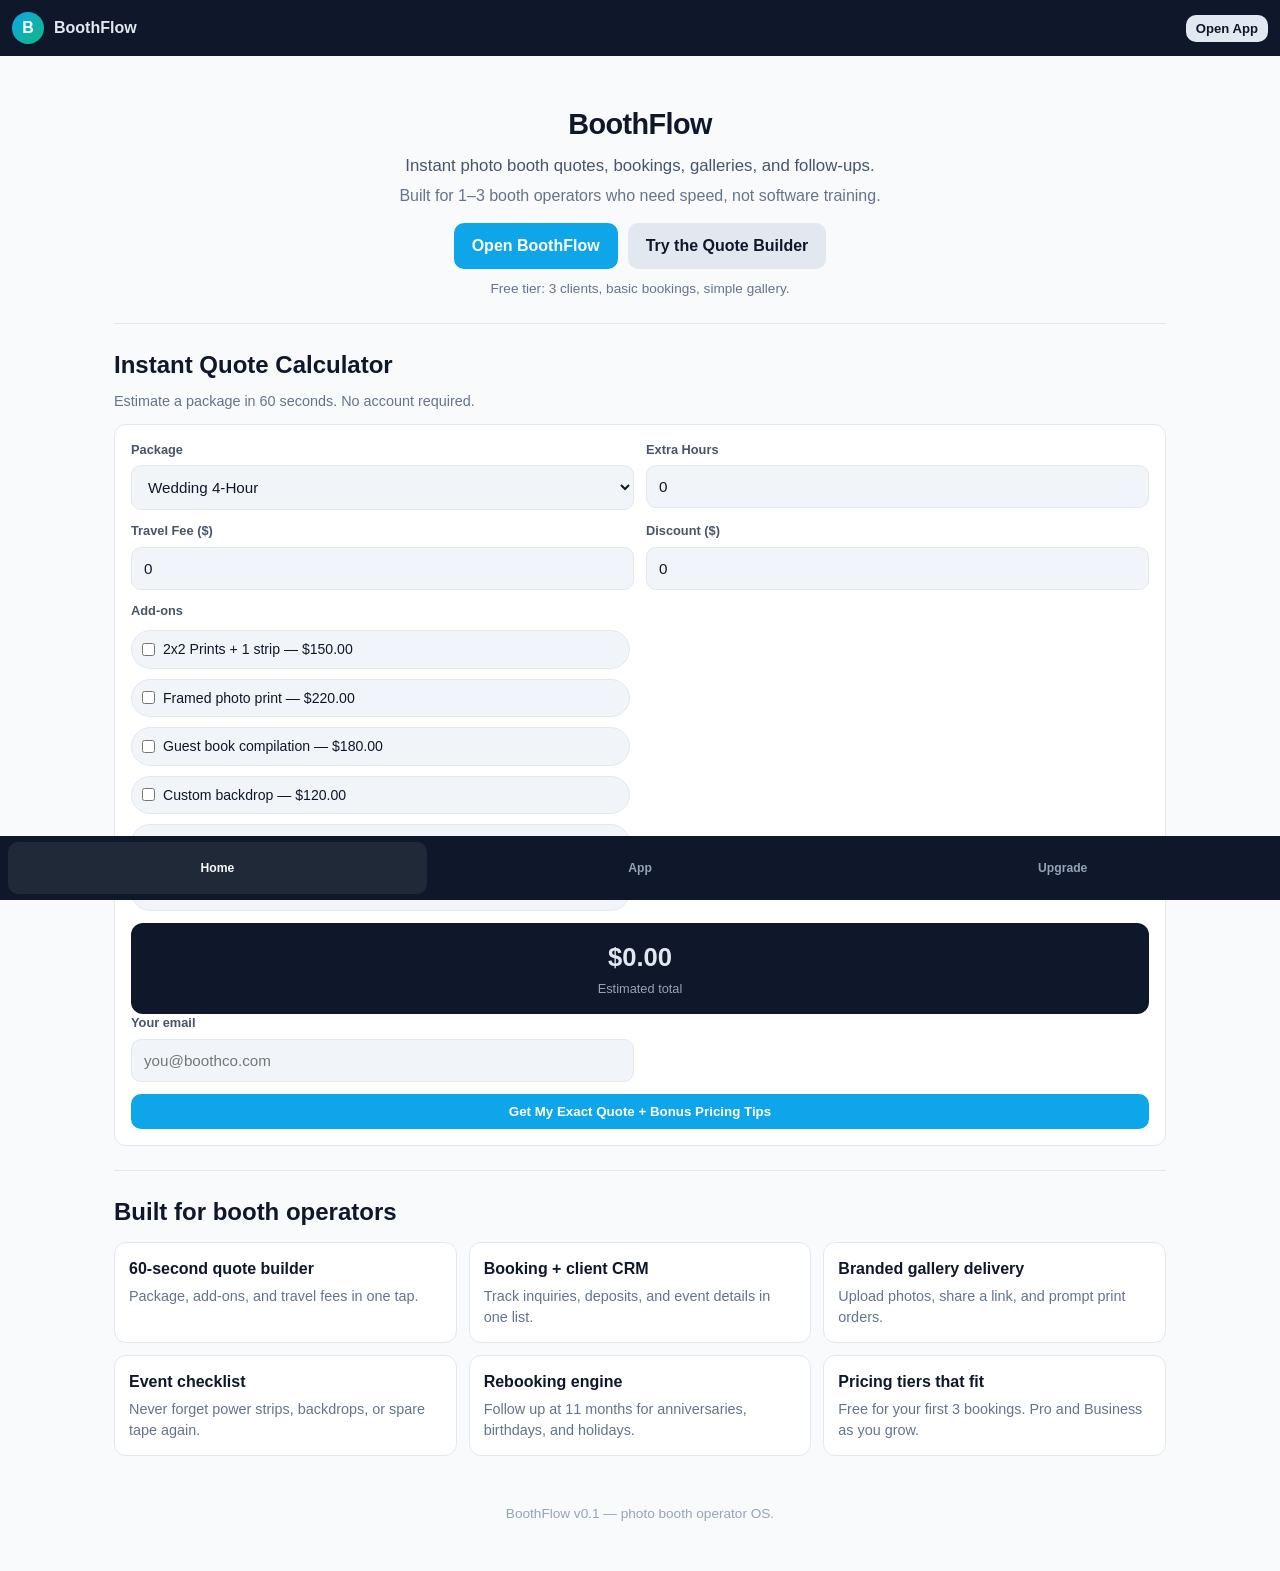
==== index.html @ 67024720 "Restore BoothFlow PWA source from Obsidian vault; wire TEST Stripe checkouts (Pro 9, Business 9)" ====
<!DOCTYPE html>
<html lang="en">
<head>
  <meta charset="UTF-8">
  <meta name="viewport" content="width=device-width, initial-scale=1.0, maximum-scale=5.0">
  <meta name="theme-color" content="#0f172a">
  <meta name="apple-mobile-web-app-capable" content="yes">
  <meta name="apple-mobile-web-app-status-bar-style" content="black-translucent">
  <meta name="description" content="BoothFlow — instant quotes, bookings, galleries, and follow-ups for photo booth rental operators.">
  <title>BoothFlow — Photo Booth Operator OS</title>
  <link rel="manifest" href="manifest.json">
  <link rel="apple-touch-icon" href="icons/icon.svg">
  <link rel="stylesheet" href="css/styles.css">
</head>
<body>
  <header id="app-header">
    <div class="logo">
      <span class="logo-icon">B</span>
      <span>BoothFlow</span>
    </div>
    <div id="app-nav-wrap"></div>
  </header>
  <div id="toast-container"></div>
  <main id="app-main"></main>
  <nav class="bottom-nav" id="app-bottom-nav">
    <button class="nav-item active" onclick="App.navigateTo('landing')">Home</button>
    <button class="nav-item" onclick="App.navigateTo('app')">App</button>
    <button class="nav-item" onclick="App.navigateTo('upgrade')">Upgrade</button>
  </nav>

  <script src="js/utils.js"></script>
  <script src="js/state.js"></script>
  <script src="js/licensing.js"></script>
  <script src="js/ui.js"></script>
  <script src="js/app.js"></script>
  <script>
    if ('serviceWorker' in navigator) {
      window.addEventListener('load', function() {
        navigator.serviceWorker.register('sw.js').catch(function() {});
      });
    }
    window.addEventListener('DOMContentLoaded', function() { App.init(); });
  </script>
</body>
</html>
---- css/styles.css ----
/* BoothFlow — mobile-first CSS */
:root {
  --bg: #f8fafc;
  --panel: #ffffff;
  --muted: #64748b;
  --text: #0f172a;
  --border: #e2e8f0;
  --accent: #0ea5e9;
  --accent-2: #10b981;
  --danger: #ef4444;
  --warning: #f59e0b;
  --radius: 12px;
  --header-h: 56px;
  --nav-h: 64px;
}

* { box-sizing: border-box; margin: 0; padding: 0; }
html, body { height: 100%; }
body {
  font-family: -apple-system, BlinkMacSystemFont, "Segoe UI", Roboto, "Helvetica Neue", Arial, sans-serif;
  background: var(--bg);
  color: var(--text);
  line-height: 1.45;
  padding-top: var(--header-h);
  padding-bottom: var(--nav-h);
}

#app-header {
  position: fixed; top: 0; left: 0; right: 0; height: var(--header-h);
  background: #0f172a; color: #e2e8f0; z-index: 100;
  display: flex; align-items: center; justify-content: space-between; padding: 0 12px;
}
.logo { display: flex; align-items: center; gap: 10px; font-weight: 700; font-size: 1rem; }
.logo-icon {
  width: 32px; height: 32px; border-radius: 50%; background: linear-gradient(135deg, #0ea5e9, #10b981);
  display: inline-flex; align-items: center; justify-content: center; color: #fff; font-weight: 800;
}
#app-nav-wrap { display: flex; align-items: center; gap: 8px; }
.top-bar { display: flex; align-items: center; gap: 8px; }
.tier-badge {
  background: #0f172a; color: #e2e8f0; padding: 6px 10px; border-radius: 999px; font-size: 0.78rem; font-weight: 600;
}
.tier-free { background: #e2e8f0; color: #0f172a; }
.tier-pro { background: #0ea5e9; color: #fff; }
.tier-business { background: #10b981; color: #fff; }

#app-main { padding: 16px; max-width: 1100px; margin: 0 auto; }
.bottom-nav {
  position: fixed; bottom: 0; left: 0; right: 0; height: var(--nav-h);
  background: #0f172a; color: #e2e8f0; display: flex; gap: 4px; padding: 6px 8px; z-index: 100;
}
.nav-item {
  flex: 1; background: transparent; border: none; color: #94a3b8; font-weight: 600; font-size: 0.76rem; padding: 8px 4px; border-radius: 10px;
}
.nav-item.active { background: #1f2937; color: #f8fafc; }

.page { padding-bottom: 8px; }
.page-header {
  display: flex; align-items: center; justify-content: space-between; gap: 8px; margin-bottom: 12px;
}
.page-header h2 { font-size: 1.15rem; }
.page-actions { display: flex; gap: 8px; }

.card {
  background: var(--panel); border: 1px solid var(--border); border-radius: var(--radius); padding: 16px; margin-bottom: 12px;
}
.card-title { font-weight: 700; margin-bottom: 8px; }
.muted { color: var(--muted); font-size: 0.9rem; }

.feature-grid { display: grid; grid-template-columns: repeat(auto-fit, minmax(220px, 1fr)); gap: 12px; margin-top: 12px; }
.feature-card { background: var(--panel); border: 1px solid var(--border); border-radius: var(--radius); padding: 14px; }
.feature-title { font-weight: 700; margin-bottom: 6px; }
.feature-card p { color: var(--muted); font-size: 0.9rem; }

.section { padding: 24px 0; border-top: 1px solid var(--border); }
.section h2 { margin-bottom: 8px; }

.hero { text-align: center; padding: 24px 0; }
.hero h1 { font-size: 1.8rem; letter-spacing: -0.02em; }
.lead { color: #475569; font-size: 1.05rem; margin-top: 8px; }
.sub { color: #64748b; margin-top: 6px; }
.hero-actions { display: flex; gap: 10px; justify-content: center; flex-wrap: wrap; margin-top: 16px; }
.hint { color: #64748b; font-size: 0.85rem; margin-top: 10px; }

.calculator { background: var(--panel); border: 1px solid var(--border); border-radius: var(--radius); padding: 16px; margin-top: 12px; }
.form-row { display: grid; grid-template-columns: 1fr; gap: 12px; margin-bottom: 12px; }
@media (min-width: 640px) { .form-row { grid-template-columns: 1fr 1fr; } }
.form-group { display: flex; flex-direction: column; gap: 6px; }
.form-label { font-size: 0.8rem; color: #475569; font-weight: 600; }
.form-input, .form-select, textarea {
  width: 100%; padding: 12px; border: 1px solid var(--border); border-radius: 10px; background: #f1f5f9; color: var(--text); font-size: 0.95rem;
}
input[type="checkbox"] { width: auto; }
.chip {
  display: inline-flex; align-items: center; gap: 8px; padding: 8px 10px; border: 1px solid var(--border); border-radius: 999px; background: #f1f5f9;
  font-size: 0.88rem; margin: 4px 4px 0 0; cursor: pointer;
}
.calc-result { background: #0f172a; color: #e2e8f0; border-radius: var(--radius); padding: 16px; text-align: center; margin-top: 12px; }
.calc-total { font-size: 1.6rem; font-weight: 800; }
.calc-label { font-size: 0.8rem; color: #94a3b8; margin-top: 4px; }

.btn {
  display: inline-flex; align-items: center; justify-content: center; gap: 6px; padding: 10px 14px; border-radius: 10px; border: none; font-weight: 600; cursor: pointer;
}
.btn-sm { padding: 6px 10px; font-size: 0.82rem; }
.btn-lg { padding: 14px 18px; font-size: 1rem; }
.btn-primary { background: #0ea5e9; color: #fff; }
.btn-secondary { background: #e2e8f0; color: #0f172a; }
.btn-success { background: #10b981; color: #fff; }
.btn-danger { background: #ef4444; color: #fff; }
.btn-block { width: 100%; }

.item-row {
  display: flex; align-items: center; justify-content: space-between; gap: 10px; background: var(--panel); border: 1px solid var(--border); border-radius: var(--radius); padding: 12px; margin-bottom: 10px; cursor: pointer;
}
.item-row-title { font-weight: 700; }
.item-row-sub { color: var(--muted); font-size: 0.82rem; margin-top: 2px; }
.badge {
  padding: 4px 8px; border-radius: 999px; font-size: 0.72rem; font-weight: 700; text-transform: uppercase; background: #e2e8f0; color: #0f172a; white-space: nowrap;
}
.badge-booked { background: #10b981; color: #fff; }
.badge-draft { background: #e2e8f0; color: #0f172a; }
.badge-inquiry { background: #f59e0b; color: #0f172a; }
.badge-completed { background: #0ea5e9; color: #fff; }
.badge-canceled { background: #ef4444; color: #fff; }

.empty { text-align: center; padding: 40px 16px; color: var(--muted); }
.empty-icon { font-size: 2.2rem; margin-bottom: 10px; }

.public-quote { padding: 4px 0; }
.quote-meta { color: var(--muted); margin-bottom: 12px; }
.quote-lines { border-top: 1px solid var(--border); padding-top: 10px; }
.quote-line { display: flex; justify-content: space-between; padding: 8px 0; font-size: 0.95rem; }
.quote-total { font-weight: 800; border-top: 1px solid var(--border); margin-top: 6px; padding-top: 10px; }

.plan-grid { display: grid; grid-template-columns: repeat(auto-fit, minmax(220px, 1fr)); gap: 12px; margin-top: 12px; }
.plan-card { background: var(--panel); border: 1px solid var(--border); border-radius: var(--radius); padding: 14px; }
.plan-current { border-color: #0ea5e9; }
.plan-name { font-weight: 800; font-size: 1rem; }
.plan-price { color: #475569; margin-top: 4px; }
.plan-features { list-style: none; margin: 10px 0; padding: 0; }
.plan-features li { padding: 4px 0; font-size: 0.88rem; color: #334155; }

.modal-overlay {
  position: fixed; inset: 0; background: rgba(15,23,42,0.55); z-index: 300; display: flex; align-items: flex-end; justify-content: center; padding: 12px;
}
@media (min-width: 720px) { .modal-overlay { align-items: center; } }
.modal {
  background: #fff; color: var(--text); width: 100%; max-width: 520px; max-height: 88vh; overflow: auto; border-radius: 16px;
}
.modal-header { display: flex; align-items: center; justify-content: space-between; padding: 14px 16px; border-bottom: 1px solid var(--border); }
.modal-title { font-weight: 700; }
.modal-close { background: transparent; border: none; font-size: 1.1rem; cursor: pointer; color: #64748b; }
.modal-body { padding: 14px 16px; }
.modal-footer { display: flex; gap: 8px; padding: 12px 16px; border-top: 1px solid var(--border); }
.checklist-items { display: flex; flex-direction: column; gap: 10px; }

#toast-container {
  position: fixed; top: calc(var(--header-h) + 10px); right: 12px; z-index: 400; display: flex; flex-direction: column; gap: 8px; pointer-events: none;
}
.toast {
  background: #0f172a; color: #e2e8f0; padding: 10px 14px; border-radius: 10px; font-size: 0.88rem; max-width: 320px; box-shadow: 0 8px 20px rgba(15,23,42,0.18);
}
.toast.success { background: #10b981; color: #fff; }
.toast.error { background: #ef4444; color: #fff; }
.toast.warning { background: #f59e0b; color: #000; }
.toast.info { background: #0ea5e9; color: #fff; }

.footer { text-align: center; padding: 24px 0; color: #94a3b8; font-size: 0.85rem; }
.top-actions { display: flex; gap: 8px; }

@media (min-width: 900px) {
  #app-main { padding: 24px; }
  .feature-grid { grid-template-columns: repeat(3, 1fr); }
}
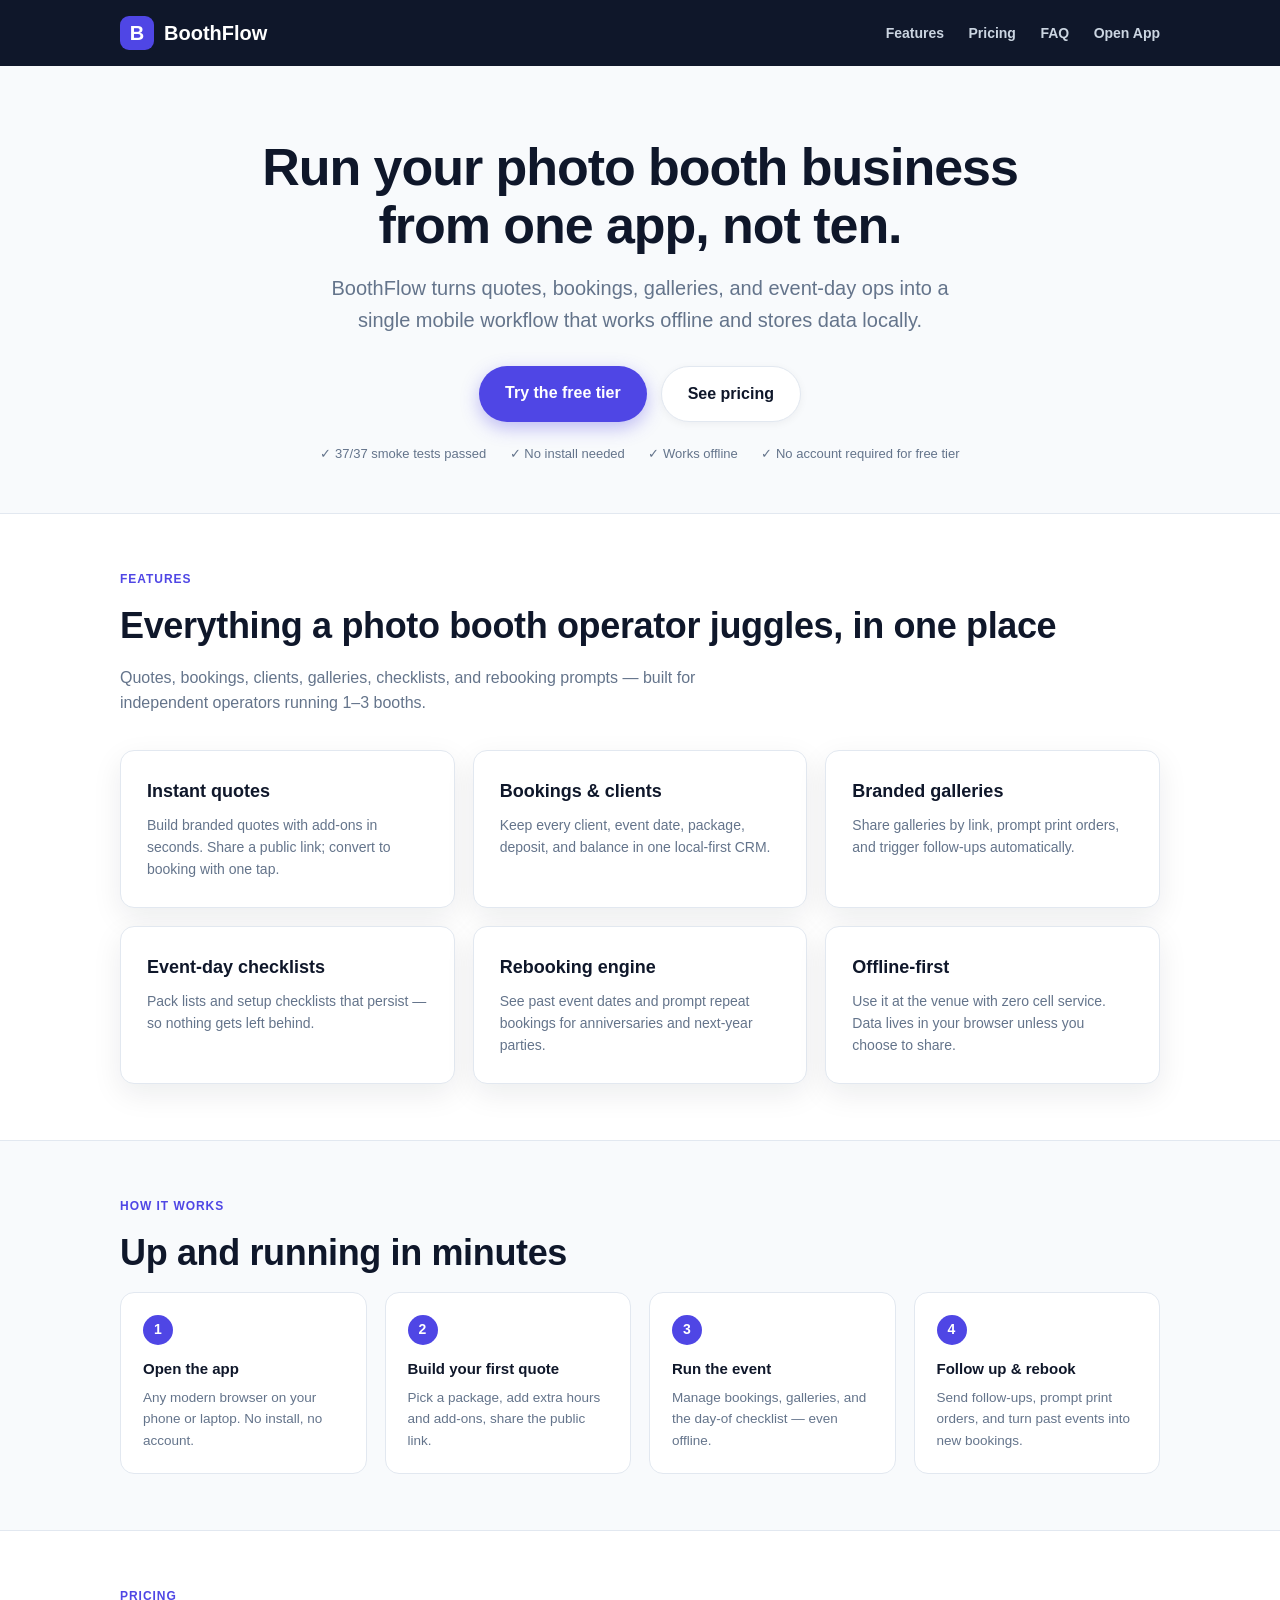
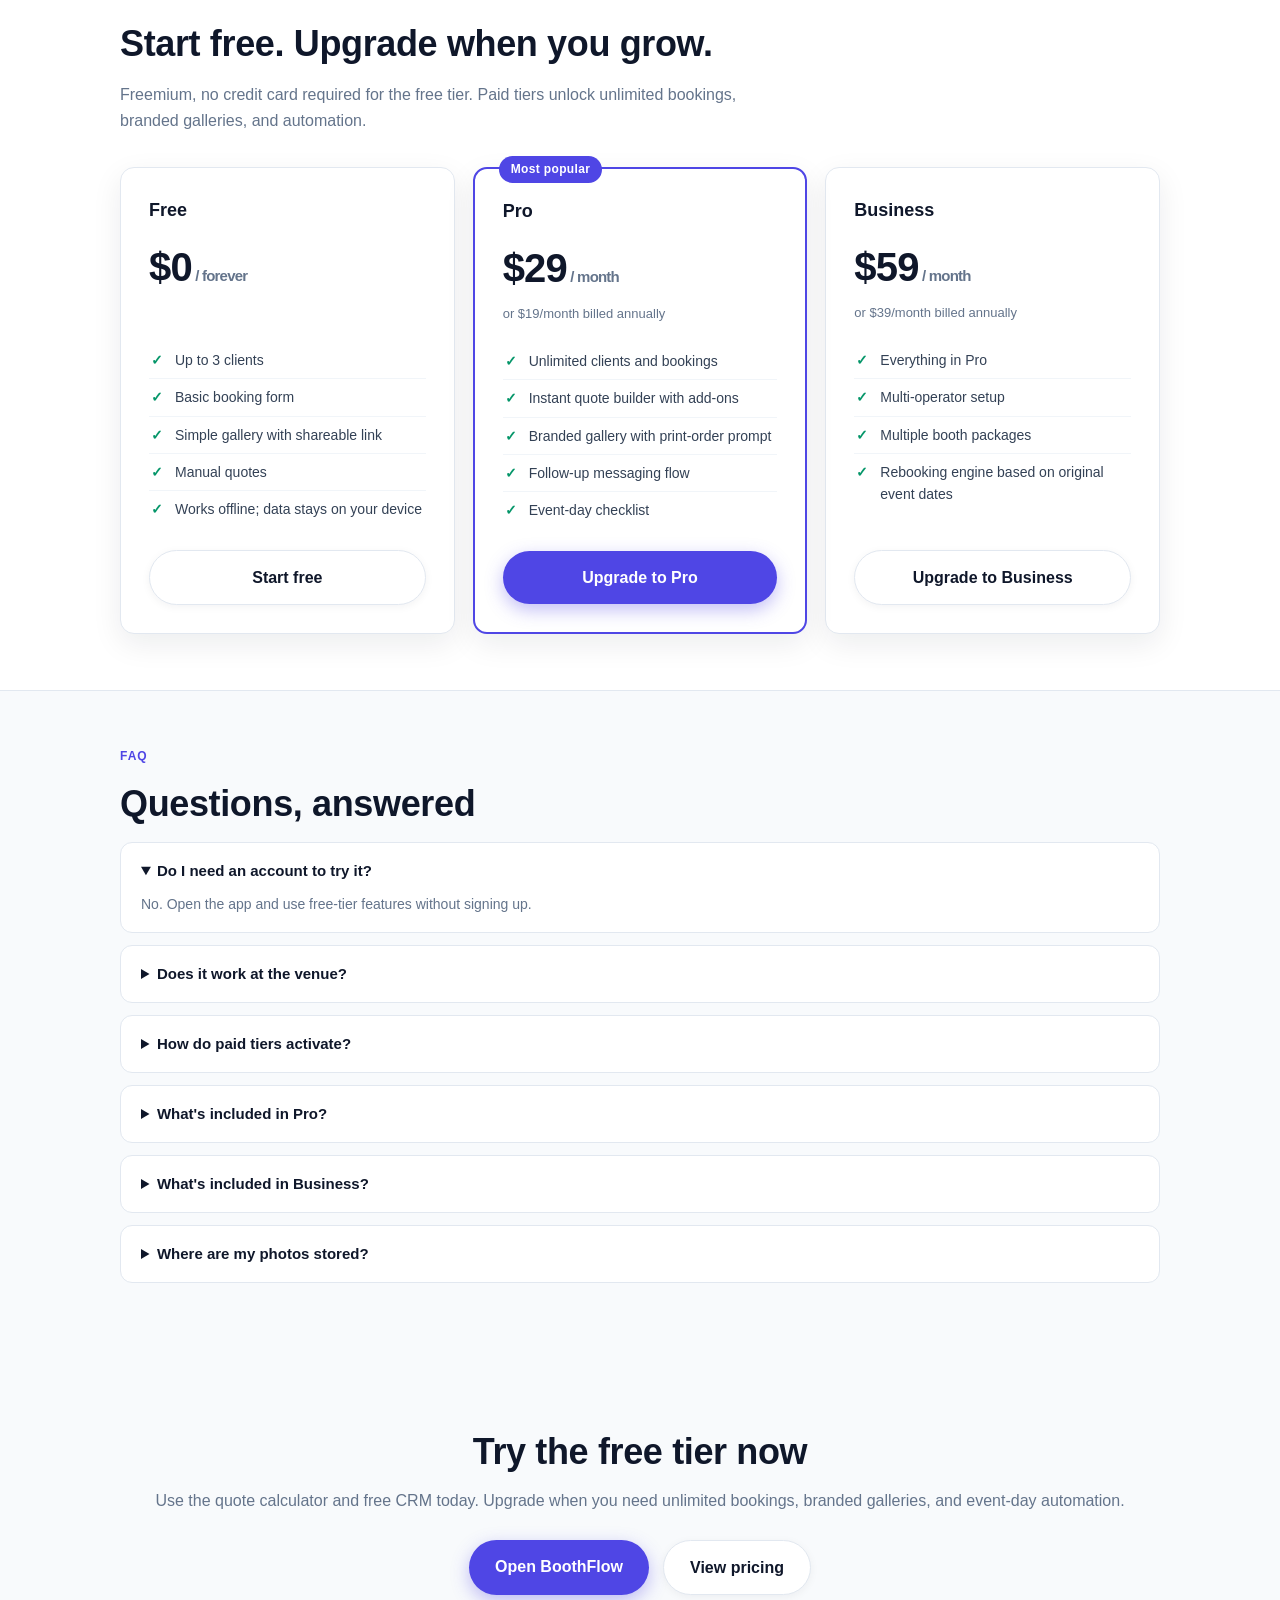
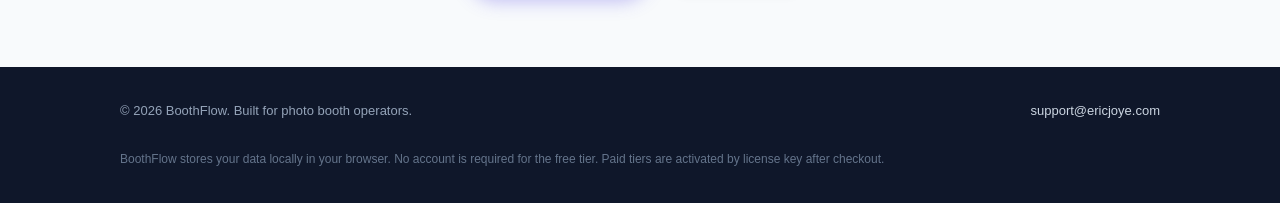
==== commit 6ea739cd: "deploy sales page for boothflow" ====
--- a/index.html
+++ b/index.html
@@ -2,44 +2,241 @@
 <html lang="en">
 <head>
   <meta charset="UTF-8">
-  <meta name="viewport" content="width=device-width, initial-scale=1.0, maximum-scale=5.0">
-  <meta name="theme-color" content="#0f172a">
-  <meta name="apple-mobile-web-app-capable" content="yes">
-  <meta name="apple-mobile-web-app-status-bar-style" content="black-translucent">
-  <meta name="description" content="BoothFlow — instant quotes, bookings, galleries, and follow-ups for photo booth rental operators.">
-  <title>BoothFlow — Photo Booth Operator OS</title>
-  <link rel="manifest" href="manifest.json">
-  <link rel="apple-touch-icon" href="icons/icon.svg">
-  <link rel="stylesheet" href="css/styles.css">
+  <meta name="viewport" content="width=device-width, initial-scale=1.0">
+  <meta name="description" content="BoothFlow — instant quotes, bookings, galleries, and follow-ups for photo booth rental operators. Free to start, works offline, no install needed.">
+  <title>BoothFlow — Run your photo booth business from one app, not ten.</title>
+  <meta property="og:title" content="BoothFlow — Photo Booth Operator OS">
+  <meta property="og:description" content="Instant quotes, bookings, branded galleries, follow-ups, and event-day checklists — all in one offline-first PWA for photo booth rental operators.">
+  <link rel="icon" href="icons/icon.svg" type="image/svg+xml">
+  <script defer src="https://static.vercel.com/analytics/script.js"></script>
+  <style>
+    :root {
+      --ink: #0f172a;
+      --ink-soft: #334155;
+      --muted: #64748b;
+      --bg: #f8fafc;
+      --card: #ffffff;
+      --line: #e2e8f0;
+      --brand: #4f46e5;
+      --brand-dark: #4338ca;
+      --accent: #f59e0b;
+      --green: #059669;
+      --radius: 14px;
+      --shadow: 0 10px 30px rgba(15, 23, 42, 0.08);
+    }
+    * { margin: 0; padding: 0; box-sizing: border-box; }
+    body { font-family: -apple-system, BlinkMacSystemFont, "Segoe UI", Roboto, Helvetica, Arial, sans-serif; background: var(--bg); color: var(--ink); line-height: 1.6; }
+    .wrap { max-width: 1080px; margin: 0 auto; padding: 0 20px; }
+    header.site { background: var(--ink); color: #fff; padding: 16px 0; }
+    header.site .wrap { display: flex; align-items: center; justify-content: space-between; gap: 16px; }
+    .logo { display: flex; align-items: center; gap: 10px; font-weight: 800; font-size: 20px; }
+    .logo-icon { width: 34px; height: 34px; border-radius: 9px; background: var(--brand); color: #fff; display: inline-flex; align-items: center; justify-content: center; font-weight: 900; }
+    nav a { color: #cbd5e1; text-decoration: none; margin-left: 20px; font-size: 14px; font-weight: 600; }
+    nav a:hover { color: #fff; }
+    .hero { text-align: center; padding: 72px 20px 48px; }
+    .hero h1 { font-size: clamp(34px, 6vw, 52px); line-height: 1.12; letter-spacing: -0.02em; max-width: 800px; margin: 0 auto 18px; }
+    .hero p.sub { font-size: clamp(16px, 2.4vw, 20px); color: var(--muted); max-width: 640px; margin: 0 auto 30px; }
+    .cta-row { display: flex; gap: 14px; justify-content: center; flex-wrap: wrap; }
+    .btn { display: inline-block; padding: 14px 26px; border-radius: 999px; font-weight: 700; font-size: 16px; text-decoration: none; transition: transform .12s ease, box-shadow .12s ease; }
+    .btn:hover { transform: translateY(-1px); }
+    .btn-primary { background: var(--brand); color: #fff; box-shadow: 0 6px 18px rgba(79, 70, 229, 0.35); }
+    .btn-secondary { background: #fff; color: var(--ink); border: 1px solid var(--line); box-shadow: 0 2px 8px rgba(15,23,42,0.05); }
+    .trust { margin-top: 22px; font-size: 13px; color: var(--muted); }
+    .trust span { display: inline-block; margin: 0 10px; }
+    section { padding: 56px 20px; }
+    section.alt { background: #fff; border-top: 1px solid var(--line); border-bottom: 1px solid var(--line); }
+    .section-label { text-transform: uppercase; letter-spacing: 0.08em; font-size: 12px; font-weight: 800; color: var(--brand); margin-bottom: 8px; }
+    h2 { font-size: clamp(26px, 4vw, 36px); letter-spacing: -0.01em; margin-bottom: 10px; }
+    .lede { color: var(--muted); max-width: 620px; margin-bottom: 34px; }
+    .grid3 { display: grid; grid-template-columns: repeat(auto-fit, minmax(260px, 1fr)); gap: 18px; }
+    .card { background: var(--card); border: 1px solid var(--line); border-radius: var(--radius); padding: 26px; box-shadow: var(--shadow); }
+    .card h3 { font-size: 18px; margin-bottom: 8px; }
+    .card p { color: var(--muted); font-size: 14px; }
+    .how { display: grid; grid-template-columns: repeat(auto-fit, minmax(220px, 1fr)); gap: 18px; }
+    .step { background: var(--card); border: 1px solid var(--line); border-radius: var(--radius); padding: 22px; }
+    .step .n { width: 30px; height: 30px; border-radius: 50%; background: var(--brand); color: #fff; display: inline-flex; align-items: center; justify-content: center; font-weight: 800; font-size: 14px; margin-bottom: 12px; }
+    .step h4 { font-size: 15px; margin-bottom: 6px; }
+    .step p { color: var(--muted); font-size: 13.5px; }
+    .pricing-grid { display: grid; grid-template-columns: repeat(auto-fit, minmax(280px, 1fr)); gap: 18px; align-items: stretch; }
+    .plan { background: var(--card); border: 1px solid var(--line); border-radius: var(--radius); padding: 28px; display: flex; flex-direction: column; box-shadow: var(--shadow); }
+    .plan.featured { border: 2px solid var(--brand); position: relative; }
+    .plan.featured .badge { position: absolute; top: -13px; left: 24px; background: var(--brand); color: #fff; font-size: 12px; font-weight: 800; padding: 4px 12px; border-radius: 999px; letter-spacing: 0.03em; }
+    .plan h3 { font-size: 18px; }
+    .plan .price { font-size: 40px; font-weight: 900; letter-spacing: -0.02em; margin: 10px 0 4px; }
+    .plan .price span { font-size: 15px; font-weight: 600; color: var(--muted); }
+    .plan .annual { font-size: 13px; color: var(--muted); margin-bottom: 18px; }
+    .plan ul { list-style: none; margin: 0 0 22px; flex-grow: 1; }
+    .plan li { padding: 7px 0 7px 26px; position: relative; font-size: 14px; color: var(--ink-soft); border-bottom: 1px solid #f1f5f9; }
+    .plan li:last-child { border-bottom: 0; }
+    .plan li::before { content: "✓"; position: absolute; left: 2px; color: var(--green); font-weight: 800; }
+    .plan .btn { text-align: center; }
+    .faq details { background: var(--card); border: 1px solid var(--line); border-radius: 12px; padding: 16px 20px; margin-bottom: 12px; }
+    .faq summary { font-weight: 700; cursor: pointer; font-size: 15px; }
+    .faq p { color: var(--muted); font-size: 14px; margin-top: 10px; }
+    .cta-final { text-align: center; padding: 72px 20px; }
+    .cta-final h2 { margin-bottom: 8px; }
+    .cta-final p { color: var(--muted); margin-bottom: 26px; }
+    footer { background: var(--ink); color: #94a3b8; padding: 34px 20px; font-size: 13px; }
+    footer .wrap { display: flex; flex-wrap: wrap; justify-content: space-between; gap: 14px; }
+    footer a { color: #cbd5e1; text-decoration: none; }
+    footer a:hover { color: #fff; }
+    .disclaimer { margin-top: 14px; font-size: 12px; color: #64748b; }
+  </style>
 </head>
 <body>
-  <header id="app-header">
-    <div class="logo">
-      <span class="logo-icon">B</span>
-      <span>BoothFlow</span>
-    </div>
-    <div id="app-nav-wrap"></div>
+  <header class="site">
+    <div class="wrap">
+      <div class="logo"><span class="logo-icon">B</span><span>BoothFlow</span></div>
+      <nav>
+        <a href="#features">Features</a>
+        <a href="#pricing">Pricing</a>
+        <a href="#faq">FAQ</a>
+        <a href="app/">Open App</a>
+      </nav>
+    </div>
   </header>
-  <div id="toast-container"></div>
-  <main id="app-main"></main>
-  <nav class="bottom-nav" id="app-bottom-nav">
-    <button class="nav-item active" onclick="App.navigateTo('landing')">Home</button>
-    <button class="nav-item" onclick="App.navigateTo('app')">App</button>
-    <button class="nav-item" onclick="App.navigateTo('upgrade')">Upgrade</button>
-  </nav>
-
-  <script src="js/utils.js"></script>
-  <script src="js/state.js"></script>
-  <script src="js/licensing.js"></script>
-  <script src="js/ui.js"></script>
-  <script src="js/app.js"></script>
-  <script>
-    if ('serviceWorker' in navigator) {
-      window.addEventListener('load', function() {
-        navigator.serviceWorker.register('sw.js').catch(function() {});
-      });
-    }
-    window.addEventListener('DOMContentLoaded', function() { App.init(); });
-  </script>
+
+  <div class="hero">
+    <h1>Run your photo booth business from one app, not ten.</h1>
+    <p class="sub">BoothFlow turns quotes, bookings, galleries, and event-day ops into a single mobile workflow that works offline and stores data locally.</p>
+    <div class="cta-row">
+      <a class="btn btn-primary" href="app/">Try the free tier</a>
+      <a class="btn btn-secondary" href="#pricing">See pricing</a>
+    </div>
+    <div class="trust">
+      <span>✓ 37/37 smoke tests passed</span>
+      <span>✓ No install needed</span>
+      <span>✓ Works offline</span>
+      <span>✓ No account required for free tier</span>
+    </div>
+  </div>
+
+  <section class="alt" id="features">
+    <div class="wrap">
+      <div class="section-label">Features</div>
+      <h2>Everything a photo booth operator juggles, in one place</h2>
+      <p class="lede">Quotes, bookings, clients, galleries, checklists, and rebooking prompts — built for independent operators running 1–3 booths.</p>
+      <div class="grid3">
+        <div class="card"><h3>Instant quotes</h3><p>Build branded quotes with add-ons in seconds. Share a public link; convert to booking with one tap.</p></div>
+        <div class="card"><h3>Bookings & clients</h3><p>Keep every client, event date, package, deposit, and balance in one local-first CRM.</p></div>
+        <div class="card"><h3>Branded galleries</h3><p>Share galleries by link, prompt print orders, and trigger follow-ups automatically.</p></div>
+        <div class="card"><h3>Event-day checklists</h3><p>Pack lists and setup checklists that persist — so nothing gets left behind.</p></div>
+        <div class="card"><h3>Rebooking engine</h3><p>See past event dates and prompt repeat bookings for anniversaries and next-year parties.</p></div>
+        <div class="card"><h3>Offline-first</h3><p>Use it at the venue with zero cell service. Data lives in your browser unless you choose to share.</p></div>
+      </div>
+    </div>
+  </section>
+
+  <section>
+    <div class="wrap">
+      <div class="section-label">How it works</div>
+      <h2>Up and running in minutes</h2>
+      <div class="how">
+        <div class="step"><span class="n">1</span><h4>Open the app</h4><p>Any modern browser on your phone or laptop. No install, no account.</p></div>
+        <div class="step"><span class="n">2</span><h4>Build your first quote</h4><p>Pick a package, add extra hours and add-ons, share the public link.</p></div>
+        <div class="step"><span class="n">3</span><h4>Run the event</h4><p>Manage bookings, galleries, and the day-of checklist — even offline.</p></div>
+        <div class="step"><span class="n">4</span><h4>Follow up & rebook</h4><p>Send follow-ups, prompt print orders, and turn past events into new bookings.</p></div>
+      </div>
+    </div>
+  </section>
+
+  <section class="alt" id="pricing">
+    <div class="wrap">
+      <div class="section-label">Pricing</div>
+      <h2>Start free. Upgrade when you grow.</h2>
+      <p class="lede">Freemium, no credit card required for the free tier. Paid tiers unlock unlimited bookings, branded galleries, and automation.</p>
+      <div class="pricing-grid">
+        <div class="plan">
+          <h3>Free</h3>
+          <div class="price">$0<span> / forever</span></div>
+          <div class="annual">&nbsp;</div>
+          <ul>
+            <li>Up to 3 clients</li>
+            <li>Basic booking form</li>
+            <li>Simple gallery with shareable link</li>
+            <li>Manual quotes</li>
+            <li>Works offline; data stays on your device</li>
+          </ul>
+          <a class="btn btn-secondary" href="app/">Start free</a>
+        </div>
+        <div class="plan featured">
+          <span class="badge">Most popular</span>
+          <h3>Pro</h3>
+          <div class="price">$29<span> / month</span></div>
+          <div class="annual">or $19/month billed annually</div>
+          <ul>
+            <li>Unlimited clients and bookings</li>
+            <li>Instant quote builder with add-ons</li>
+            <li>Branded gallery with print-order prompt</li>
+            <li>Follow-up messaging flow</li>
+            <li>Event-day checklist</li>
+          </ul>
+          <a class="btn btn-primary" href="https://buy.stripe.com/test_fZubJ28z6cVj45w49WbAs0o">Upgrade to Pro</a>
+        </div>
+        <div class="plan">
+          <h3>Business</h3>
+          <div class="price">$59<span> / month</span></div>
+          <div class="annual">or $39/month billed annually</div>
+          <ul>
+            <li>Everything in Pro</li>
+            <li>Multi-operator setup</li>
+            <li>Multiple booth packages</li>
+            <li>Rebooking engine based on original event dates</li>
+          </ul>
+          <a class="btn btn-secondary" href="https://buy.stripe.com/test_9B6aEYaHedZnfOefSEbAs0p">Upgrade to Business</a>
+        </div>
+      </div>
+    </div>
+  </section>
+
+  <section class="faq" id="faq">
+    <div class="wrap">
+      <div class="section-label">FAQ</div>
+      <h2>Questions, answered</h2>
+      <details open>
+        <summary>Do I need an account to try it?</summary>
+        <p>No. Open the app and use free-tier features without signing up.</p>
+      </details>
+      <details>
+        <summary>Does it work at the venue?</summary>
+        <p>Yes. The app caches for offline use and stores data locally on the device.</p>
+      </details>
+      <details>
+        <summary>How do paid tiers activate?</summary>
+        <p>Paid tiers activate by license key. After checkout you'll receive a key for Pro or Business; enter it in the Upgrade screen. Demo keys are available for testing.</p>
+      </details>
+      <details>
+        <summary>What's included in Pro?</summary>
+        <p>Unlimited clients, instant quote builder with add-ons, branded galleries with print-order prompts, follow-ups, and the event-day checklist.</p>
+      </details>
+      <details>
+        <summary>What's included in Business?</summary>
+        <p>Everything in Pro, plus multi-operator setup and rebooking prompts based on original event dates.</p>
+      </details>
+      <details>
+        <summary>Where are my photos stored?</summary>
+        <p>Galleries use photo URLs rather than direct uploads in this version. You control where images are hosted and paste links into the gallery.</p>
+      </details>
+    </div>
+  </section>
+
+  <div class="cta-final">
+    <div class="wrap">
+      <h2>Try the free tier now</h2>
+      <p>Use the quote calculator and free CRM today. Upgrade when you need unlimited bookings, branded galleries, and event-day automation.</p>
+      <div class="cta-row">
+        <a class="btn btn-primary" href="app/">Open BoothFlow</a>
+        <a class="btn btn-secondary" href="#pricing">View pricing</a>
+      </div>
+    </div>
+  </div>
+
+  <footer>
+    <div class="wrap">
+      <div>© 2026 BoothFlow. Built for photo booth operators.</div>
+      <div><a href="mailto:support@ericjoye.com">support@ericjoye.com</a></div>
+      <div class="disclaimer">BoothFlow stores your data locally in your browser. No account is required for the free tier. Paid tiers are activated by license key after checkout.</div>
+    </div>
+  </footer>
 </body>
 </html>
